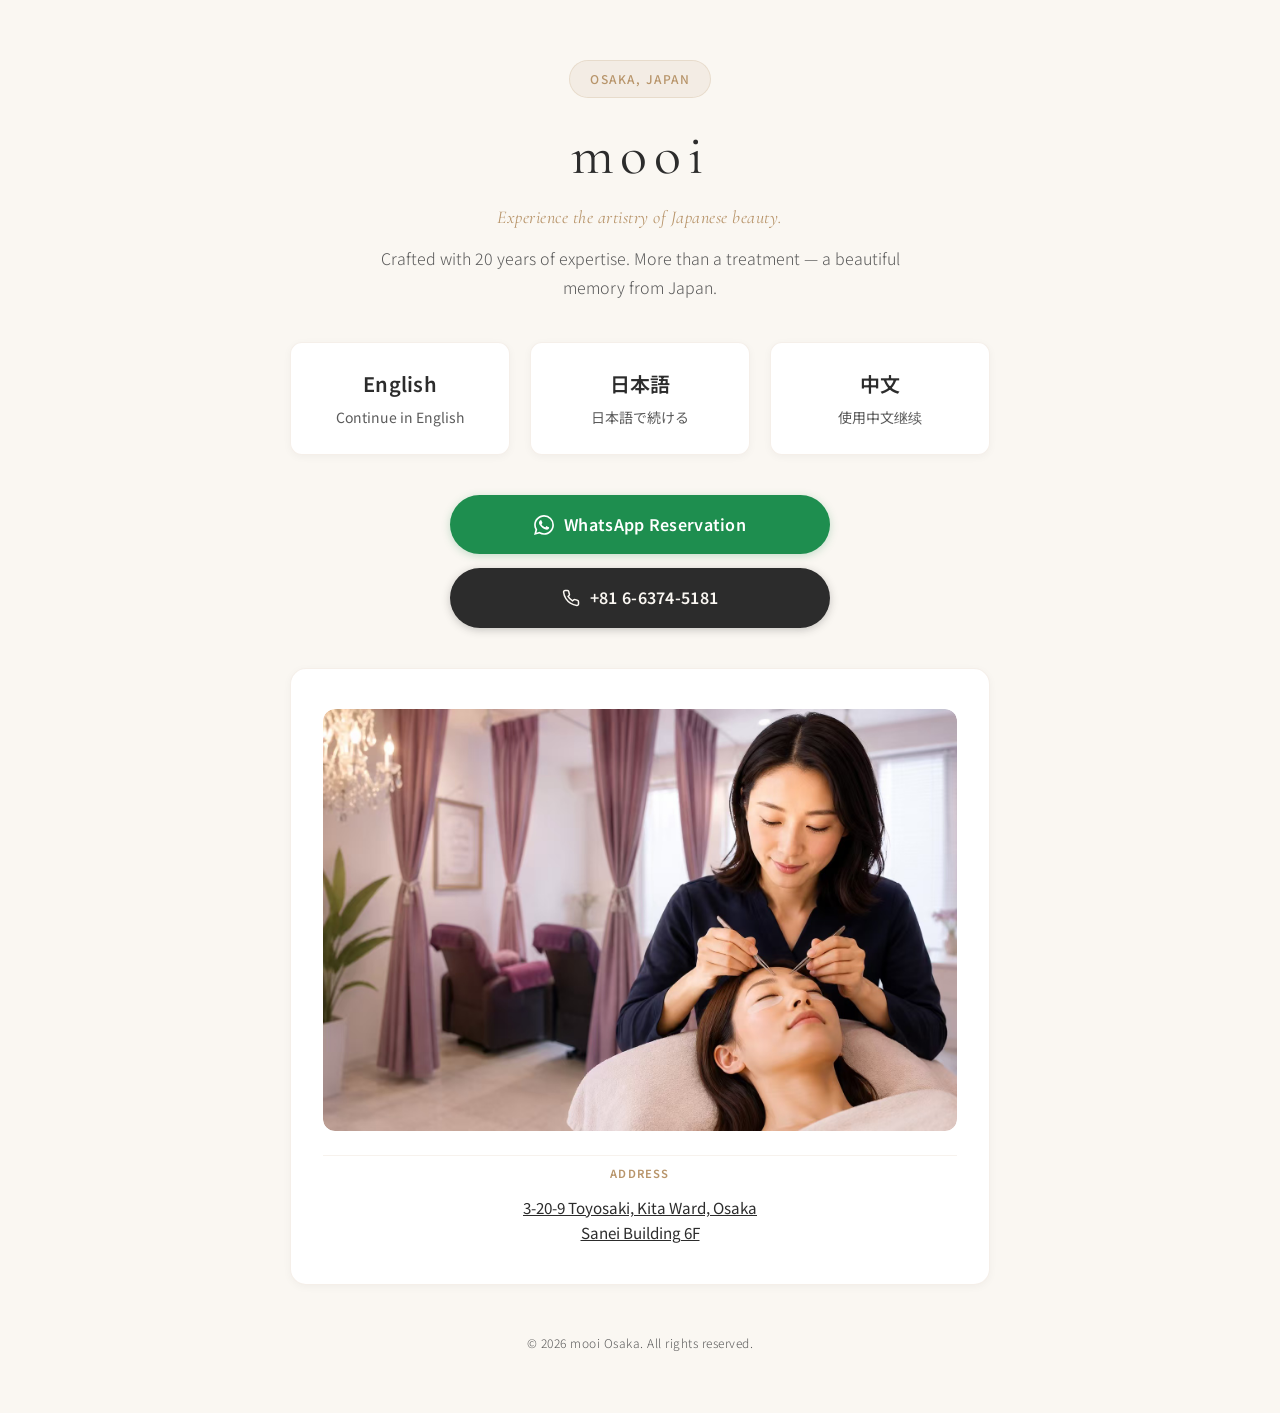
==== index.html @ fd9f48a7 "Add service pre-selection, multi-guest booking, and promo image - Booking page now supports per-gues" ====
<!DOCTYPE html>
<html lang="en">
<head>
  <meta charset="UTF-8">
  <meta name="viewport" content="width=device-width, initial-scale=1.0">
  <meta name="description" content="mooi — Japanese beauty salon in Osaka. Eyelash, facial, nail & foot care.">
  <title>mooi | Japanese Beauty Experience in Osaka</title>
  <link rel="preconnect" href="https://fonts.googleapis.com">
  <link rel="preconnect" href="https://fonts.gstatic.com" crossorigin>
  <link href="https://fonts.googleapis.com/css2?family=Cormorant+Garamond:ital,wght@0,400;0,500;0,600;1,400&family=Noto+Sans+JP:wght@300;400;500&family=Noto+Sans+SC:wght@300;400;500&family=Inter:wght@300;400;500;600&display=swap" rel="stylesheet">
  <link rel="stylesheet" href="styles.css">
</head>
<body>
  <main class="lang-landing">
    <div class="lang-landing-bg"></div>
    <div class="lang-landing-content">
      <!-- Brand Header -->
      <div class="lang-brand-header">
        <div class="lang-brand-badge">Osaka, Japan</div>
        <h1 class="lang-brand-name">mooi</h1>
        <p class="lang-brand-tagline">Experience the artistry of Japanese beauty.</p>
        <p class="lang-brand-sub">Crafted with 20 years of expertise. More than a treatment — a beautiful memory from Japan.</p>
      </div>

      <!-- Language Cards -->
      <div class="lang-cards">
        <a href="en/index.html" class="lang-card" aria-label="Choose English">
          <span class="lang-card-name">English</span>
          <span class="lang-card-desc">Continue in English</span>
        </a>
        <a href="jp/index.html" class="lang-card" aria-label="日本語を選択">
          <span class="lang-card-name">日本語</span>
          <span class="lang-card-desc">日本語で続ける</span>
        </a>
        <a href="cn/index.html" class="lang-card" aria-label="选择中文">
          <span class="lang-card-name">中文</span>
          <span class="lang-card-desc">使用中文继续</span>
        </a>
      </div>

      <!-- Buttons -->
      <div class="lang-buttons">
        <a href="booking.html" class="lang-btn-whatsapp">
          <svg class="lang-whatsapp-icon" viewBox="0 0 24 24" xmlns="http://www.w3.org/2000/svg">
            <path d="M17.472 14.382c-.297-.149-1.758-.867-2.03-.967-.273-.099-.471-.148-.67.15-.197.297-.767.966-.94 1.164-.173.199-.347.223-.644.075-.297-.15-1.255-.463-2.39-1.475-.884-.788-1.48-1.761-1.653-2.059-.173-.297-.018-.458.13-.606.134-.133.298-.347.446-.52.149-.174.198-.298.298-.497.099-.198.05-.371-.025-.52-.075-.149-.669-1.612-.916-2.207-.242-.579-.487-.5-.669-.51-.173-.008-.371-.01-.57-.01-.198 0-.52.074-.792.372-.272.297-1.04 1.016-1.04 2.479 0 1.462 1.065 2.875 1.213 3.074.149.198 2.096 3.2 5.077 4.487.709.306 1.262.489 1.694.625.712.227 1.36.195 1.871.118.571-.085 1.758-.719 2.006-1.413.248-.694.248-1.289.173-1.413-.074-.124-.272-.198-.57-.347m-5.421 7.403h-.004a9.87 9.87 0 01-5.031-1.378l-.361-.214-3.741.982.998-3.648-.235-.374a9.86 9.86 0 01-1.51-5.26c.001-5.45 4.436-9.884 9.888-9.884 2.64 0 5.122 1.03 6.988 2.898a9.825 9.825 0 012.893 6.994c-.003 5.45-4.437 9.884-9.885 9.884m8.413-18.297A11.815 11.815 0 0012.05 0C5.495 0 .16 5.335.157 11.892c0 2.096.547 4.142 1.588 5.945L.057 24l6.305-1.654a11.882 11.882 0 005.683 1.448h.005c6.554 0 11.89-5.335 11.893-11.893a11.821 11.821 0 00-3.48-8.413Z"/>
          </svg>
          <span>WhatsApp Reservation</span>
        </a>
        <a href="tel:+81663745181" class="lang-btn-phone">
          <svg class="lang-phone-icon" viewBox="0 0 24 24" fill="none" stroke="currentColor" stroke-width="2">
            <path d="M22 16.92v3a2 2 0 01-2.18 2 19.79 19.79 0 01-8.63-3.07 19.5 19.5 0 01-6-6 19.79 19.79 0 01-3.07-8.67A2 2 0 014.11 2h3a2 2 0 012 1.72c.127.96.361 1.903.7 2.81a2 2 0 01-.45 2.11L8.09 9.91a16 16 0 006 6l1.27-1.27a2 2 0 012.11-.45c.907.339 1.85.573 2.81.7A2 2 0 0122 16.92z"/>
          </svg>
          <span>+81 6-6374-5181</span>
        </a>
      </div>

      <!-- Store Info -->
      <div class="lang-store-info">
        <div class="lang-store-card">
          <div class="lang-store-image">
            <img src="assets/images/promo.jpg" alt="mooi beauty salon Osaka" loading="lazy">
          </div>
          <div class="lang-store-address">
            <span class="lang-store-label">Address</span>
            <span class="lang-store-text"><a href="https://maps.app.goo.gl/LRA9g748Cib7dJYz8" target="_blank" rel="noopener">3-20-9 Toyosaki, Kita Ward, Osaka<br>Sanei Building 6F</a></span>
          </div>
        </div>
      </div>

      <!-- Footer -->
      <div class="lang-footer">
        <p class="lang-footer-text">&copy; 2026 mooi Osaka. All rights reserved.</p>
      </div>
    </div>
  </main>
</body>
</html>
---- styles.css ----
/* ========================================
   mooi — Japanese Beauty Salon
   ======================================== */

:root {
  --cream: #faf7f2;
  --cream-dark: #f0ebe3;
  --blush: #e8d5d0;
  --blush-deep: #d4b8b0;
  --charcoal: #2c2c2c;
  --charcoal-light: #5a5a5a;
  --gold: #b8956b;
  --gold-light: #d4b896;
  --white: #ffffff;

  --font-display: "Cormorant Garamond", "Noto Sans JP", serif;
  --font-body: "Noto Sans JP", sans-serif;

  --space-xs: 0.5rem;
  --space-sm: 1rem;
  --space-md: 1.5rem;
  --space-lg: 2.5rem;
  --space-xl: 4rem;
  --space-2xl: 6rem;

  --radius: 2px;
  --transition: 0.3s ease;
  --header-h: 72px;
}

*,
*::before,
*::after {
  box-sizing: border-box;
  margin: 0;
  padding: 0;
}

html {
  scroll-behavior: smooth;
  scroll-padding-top: var(--header-h);
}

body {
  font-family: var(--font-body);
  font-weight: 300;
  font-size: 0.9375rem;
  line-height: 1.7;
  color: var(--charcoal);
  background: var(--cream);
  -webkit-font-smoothing: antialiased;
}

img {
  max-width: 100%;
  display: block;
}

a {
  color: inherit;
  text-decoration: none;
  transition: color var(--transition);
}

ul {
  list-style: none;
}

.container {
  width: min(1120px, 92vw);
  margin-inline: auto;
}

/* ---- Header ---- */

.header {
  position: fixed;
  top: 0;
  left: 0;
  right: 0;
  z-index: 100;
  height: var(--header-h);
  background: rgba(250, 247, 242, 0.92);
  backdrop-filter: blur(12px);
  border-bottom: 1px solid transparent;
  transition: border-color var(--transition), box-shadow var(--transition);
}

.header.scrolled {
  border-color: rgba(184, 149, 107, 0.15);
  box-shadow: 0 1px 20px rgba(44, 44, 44, 0.04);
}

.nav {
  display: flex;
  align-items: center;
  justify-content: space-between;
  height: 100%;
}

.logo {
  font-family: var(--font-display);
  font-size: 1.75rem;
  font-weight: 500;
  letter-spacing: 0.12em;
  color: var(--charcoal);
}

.nav-menu {
  display: flex;
  align-items: center;
  gap: 2rem;
}

.nav-links {
  display: flex;
  gap: 2rem;
}

.lang-switch {
  display: flex;
  align-items: center;
  gap: 0.5rem;
}

.lang-switch a {
  font-size: 0.6875rem;
  letter-spacing: 0.06em;
  color: var(--charcoal-light);
  padding: 0.25rem 0.5rem;
  border-radius: 1px;
  transition: all var(--transition);
}

.lang-switch a:hover {
  color: var(--gold);
}

.lang-switch a.active {
  color: var(--gold);
  background: rgba(184, 149, 107, 0.1);
}

html[lang="zh-CN"] {
  --font-body: "Noto Sans SC", "Noto Sans JP", sans-serif;
}

.nav-links a {
  font-size: 0.8125rem;
  letter-spacing: 0.08em;
  text-transform: uppercase;
  color: var(--charcoal-light);
  position: relative;
}

.nav-links a::after {
  content: "";
  position: absolute;
  bottom: -4px;
  left: 0;
  width: 0;
  height: 1px;
  background: var(--gold);
  transition: width var(--transition);
}

.nav-links a:hover {
  color: var(--charcoal);
}

.nav-links a:hover::after {
  width: 100%;
}

.nav-toggle {
  display: none;
  flex-direction: column;
  gap: 6px;
  background: none;
  border: none;
  cursor: pointer;
  padding: 4px;
}

.nav-toggle span {
  display: block;
  width: 24px;
  height: 1px;
  background: var(--charcoal);
  transition: transform var(--transition), opacity var(--transition);
}

.nav-toggle.active span:first-child {
  transform: translateY(3.5px) rotate(45deg);
}

.nav-toggle.active span:last-child {
  transform: translateY(-3.5px) rotate(-45deg);
}

/* ---- Hero Carousel ---- */

.hero {
  position: relative;
  min-height: 100vh;
  display: flex;
  align-items: center;
  justify-content: center;
  overflow: hidden;
}

.hero-carousel {
  position: absolute;
  inset: 0;
}

.hero-slide {
  position: absolute;
  inset: 0;
  background-size: cover;
  background-position: center;
  background-repeat: no-repeat;
  opacity: 0;
  transition: opacity 1.2s ease-in-out;
}

.hero-slide.active {
  opacity: 1;
}

.hero-slide::after {
  content: "";
  position: absolute;
  inset: 0;
  background:
    radial-gradient(ellipse at 70% 20%, rgba(232, 213, 208, 0.45) 0%, transparent 60%),
    radial-gradient(ellipse at 20% 80%, rgba(184, 149, 107, 0.1) 0%, transparent 50%),
    linear-gradient(180deg, rgba(250, 247, 242, 0.85) 0%, rgba(240, 235, 227, 0.75) 100%);
}

.hero-grid-overlay {
  position: absolute;
  inset: 0;
  z-index: 1;
  pointer-events: none;
  background-image:
    linear-gradient(rgba(184, 149, 107, 0.03) 1px, transparent 1px),
    linear-gradient(90deg, rgba(184, 149, 107, 0.03) 1px, transparent 1px);
  background-size: 60px 60px;
}

.hero-dots {
  position: absolute;
  bottom: 5rem;
  left: 50%;
  transform: translateX(-50%);
  display: flex;
  gap: 0.625rem;
  z-index: 2;
}

.hero-dot {
  width: 8px;
  height: 8px;
  border-radius: 50%;
  background: rgba(184, 149, 107, 0.35);
  border: none;
  cursor: pointer;
  transition: background 0.3s ease, transform 0.3s ease;
  padding: 0;
}

.hero-dot.active {
  background: var(--gold);
  transform: scale(1.3);
}

@keyframes heroZoom {
  0% { transform: scale(1); }
  100% { transform: scale(1.08); }
}

.hero-content {
  position: relative;
  text-align: center;
  padding: calc(var(--header-h) + var(--space-xl)) var(--space-sm) var(--space-xl);
}

.hero-tag {
  font-size: 0.75rem;
  letter-spacing: 0.25em;
  text-transform: uppercase;
  color: var(--gold);
  margin-bottom: var(--space-md);
}

.hero h1 {
  font-family: var(--font-display);
  font-size: clamp(2.5rem, 6vw, 4.25rem);
  font-weight: 400;
  line-height: 1.15;
  letter-spacing: 0.02em;
  margin-bottom: var(--space-md);
}

.hero-sub {
  font-size: clamp(0.875rem, 2vw, 1rem);
  color: var(--charcoal-light);
  max-width: 480px;
  margin: 0 auto var(--space-lg);
  line-height: 1.8;
}

.btn {
  display: inline-block;
  padding: 0.875rem 2.25rem;
  font-family: var(--font-body);
  font-size: 0.75rem;
  font-weight: 400;
  letter-spacing: 0.15em;
  text-transform: uppercase;
  border: 1px solid transparent;
  cursor: pointer;
  transition: all var(--transition);
}

.btn-primary {
  background: var(--charcoal);
  color: var(--cream);
  border-color: var(--charcoal);
}

.btn-primary:hover {
  background: transparent;
  color: var(--charcoal);
}

.btn-outline {
  background: transparent;
  color: var(--charcoal);
  border-color: var(--charcoal);
}

.btn-outline:hover {
  background: var(--charcoal);
  color: var(--cream);
}

.hero-scroll {
  position: absolute;
  bottom: 2rem;
  left: 50%;
  transform: translateX(-50%);
  display: flex;
  flex-direction: column;
  align-items: center;
  gap: 0.75rem;
}

.hero-scroll span {
  font-size: 0.625rem;
  letter-spacing: 0.2em;
  text-transform: uppercase;
  color: var(--charcoal-light);
}

.scroll-line {
  width: 1px;
  height: 40px;
  background: linear-gradient(to bottom, var(--gold), transparent);
  animation: scrollPulse 2s ease-in-out infinite;
}

@keyframes scrollPulse {
  0%, 100% { opacity: 0.3; transform: scaleY(0.6); }
  50% { opacity: 1; transform: scaleY(1); }
}

/* ---- Sections ---- */

.section {
  padding: var(--space-2xl) 0;
}

.section-alt {
  background: var(--cream-dark);
}

.section-label {
  font-size: 0.75rem;
  letter-spacing: 0.2em;
  text-transform: uppercase;
  color: var(--gold);
  margin-bottom: var(--space-sm);
}

.section-header {
  text-align: center;
  margin-bottom: var(--space-xl);
}

.section-header h2 {
  font-family: var(--font-display);
  font-size: clamp(2rem, 4vw, 2.75rem);
  font-weight: 400;
  letter-spacing: 0.02em;
}

.section-sub {
  margin-top: var(--space-sm);
  color: var(--charcoal-light);
  font-style: italic;
  font-family: var(--font-display);
  font-size: 1.125rem;
}

/* ---- Intro ---- */

.intro-grid {
  display: grid;
  grid-template-columns: 1fr 1fr;
  gap: var(--space-xl);
  align-items: center;
}

.intro-text h2 {
  font-family: var(--font-display);
  font-size: clamp(1.75rem, 3vw, 2.25rem);
  font-weight: 400;
  line-height: 1.3;
  margin-bottom: var(--space-md);
}

.intro-text p {
  color: var(--charcoal-light);
  margin-bottom: var(--space-sm);
}

.intro-jp {
  font-size: 0.875rem;
  color: var(--charcoal-light);
  opacity: 0.85;
  padding-left: var(--space-sm);
  border-left: 2px solid var(--blush);
}

.intro-features {
  display: flex;
  flex-direction: column;
  gap: var(--space-md);
}

.feature {
  display: flex;
  align-items: baseline;
  gap: var(--space-md);
  padding: var(--space-md) var(--space-lg);
  background: var(--white);
  border-left: 3px solid var(--gold);
}

.feature-num {
  font-family: var(--font-display);
  font-size: 2.5rem;
  font-weight: 400;
  color: var(--gold);
  line-height: 1;
}

.feature-label {
  font-size: 0.8125rem;
  letter-spacing: 0.06em;
  color: var(--charcoal-light);
}

.intro-promo-image {
  width: 100%;
  border-radius: 12px;
  overflow: hidden;
}

.intro-promo-image img {
  width: 100%;
  height: auto;
  display: block;
  border-radius: 12px;
  transition: transform 0.6s ease;
}

.intro-promo-image img:hover {
  transform: scale(1.02);
}

/* ---- Environment Carousel ---- */

.env-carousel-section {
  padding: var(--space-2xl) 0;
  background: var(--cream-dark);
}

.env-carousel {
  position: relative;
  overflow: hidden;
  border: 1px solid rgba(184, 149, 107, 0.12);
}

.env-carousel-track {
  display: flex;
  transition: transform 0.6s ease;
}

.env-carousel-slide {
  min-width: 100%;
  aspect-ratio: 16 / 9;
  max-height: 520px;
}

.env-carousel-slide img {
  width: 100%;
  height: 100%;
  object-fit: cover;
}

.env-carousel-nav {
  display: flex;
  align-items: center;
  justify-content: center;
  gap: 1rem;
  margin-top: 1.25rem;
}

.env-carousel-btn {
  width: 40px;
  height: 40px;
  border-radius: 50%;
  border: 1px solid rgba(184, 149, 107, 0.3);
  background: var(--white);
  color: var(--charcoal);
  font-size: 1rem;
  cursor: pointer;
  display: flex;
  align-items: center;
  justify-content: center;
  transition: all 0.3s ease;
}

.env-carousel-btn:hover {
  background: var(--gold);
  color: var(--white);
  border-color: var(--gold);
}

.env-dots {
  display: flex;
  gap: 0.5rem;
}

.env-dot {
  width: 8px;
  height: 8px;
  border-radius: 50%;
  background: rgba(184, 149, 107, 0.3);
  border: none;
  cursor: pointer;
  padding: 0;
  transition: background 0.3s ease, transform 0.3s ease;
}

.env-dot.active {
  background: var(--gold);
  transform: scale(1.3);
}

/* ---- Service Cards ---- */

.service-grid {
  display: grid;
  grid-template-columns: repeat(3, 1fr);
  gap: var(--space-md);
}

.service-grid-2 {
  grid-template-columns: repeat(2, 1fr);
  max-width: 760px;
  margin-inline: auto;
}

.service-card {
  position: relative;
  background: var(--white);
  padding: var(--space-lg);
  border: 1px solid rgba(184, 149, 107, 0.12);
  transition: transform var(--transition), box-shadow var(--transition);
}

.service-card:hover {
  transform: translateY(-4px);
  box-shadow: 0 12px 40px rgba(44, 44, 44, 0.06);
}

.service-card.featured {
  border-color: var(--gold);
  background: linear-gradient(135deg, var(--white) 0%, rgba(232, 213, 208, 0.15) 100%);
}

.badge {
  position: absolute;
  top: -0.625rem;
  left: var(--space-md);
  background: var(--gold);
  color: var(--white);
  font-size: 0.625rem;
  letter-spacing: 0.1em;
  text-transform: uppercase;
  padding: 0.25rem 0.75rem;
}

.service-card-header {
  margin-bottom: var(--space-sm);
  padding-bottom: var(--space-sm);
  border-bottom: 1px solid rgba(184, 149, 107, 0.15);
}

.service-card-header h3 {
  font-family: var(--font-display);
  font-size: 1.375rem;
  font-weight: 500;
  margin-bottom: 0.375rem;
}

.price {
  font-family: var(--font-display);
  font-size: 1.25rem;
  color: var(--gold);
  letter-spacing: 0.02em;
}

.price-sub {
  font-family: var(--font-display);
  font-size: 0.9375rem;
  color: var(--charcoal-light);
  margin-top: 0.125rem;
}

.price-group .price {
  margin-bottom: 0;
}

.service-desc {
  font-size: 0.875rem;
  color: var(--charcoal-light);
  margin-bottom: var(--space-md);
  line-height: 1.65;
}

.includes {
  display: flex;
  flex-direction: column;
  gap: 0.5rem;
}

.includes li {
  font-size: 0.8125rem;
  color: var(--charcoal-light);
  padding-left: 1.25rem;
  position: relative;
}

.includes li::before {
  content: "—";
  position: absolute;
  left: 0;
  color: var(--blush-deep);
}

.includes li.gift {
  color: var(--gold);
  font-weight: 400;
}

.includes li.gift::before {
  content: "★";
  color: var(--gold);
}

.includes-inline {
  flex-direction: row;
  flex-wrap: wrap;
  gap: 0.5rem 1.5rem;
}

.subsection {
  margin-top: var(--space-xl);
}

.subsection-title {
  font-family: var(--font-display);
  font-size: 1.5rem;
  font-weight: 400;
  text-align: center;
  margin-bottom: var(--space-md);
  color: var(--charcoal-light);
}

.service-card-wide {
  max-width: 640px;
  margin-inline: auto;
}

/* ---- Visit ---- */

.visit {
  background: var(--charcoal);
  color: var(--cream);
}

.visit .section-label {
  color: var(--gold-light);
}

.visit h2 {
  font-family: var(--font-display);
  font-size: clamp(1.75rem, 3vw, 2.25rem);
  font-weight: 400;
  margin-bottom: var(--space-lg);
}

.visit-grid {
  display: grid;
  grid-template-columns: 1fr 1fr;
  gap: var(--space-xl);
  align-items: start;
  min-width: 0;
}

.visit-grid > * {
  min-width: 0;
}

.visit-details {
  display: flex;
  flex-direction: column;
  gap: var(--space-lg);
  margin-bottom: var(--space-lg);
}

.visit-item h4 {
  font-size: 0.6875rem;
  letter-spacing: 0.15em;
  text-transform: uppercase;
  color: var(--gold-light);
  margin-bottom: 0.5rem;
}

.visit-item p {
  font-size: 0.9375rem;
  line-height: 1.7;
  color: rgba(250, 247, 242, 0.85);
}

.visit-en {
  font-size: 0.8125rem !important;
  opacity: 0.6;
  margin-top: 0.375rem;
}

.visit-item a {
  color: var(--cream);
  border-bottom: 1px solid rgba(250, 247, 242, 0.3);
}

.visit-item a:hover {
  color: var(--gold-light);
  border-color: var(--gold-light);
}

.visit .btn-outline {
  color: var(--cream);
  border-color: rgba(250, 247, 242, 0.4);
}

.visit .btn-outline:hover {
  background: var(--cream);
  color: var(--charcoal);
  border-color: var(--cream);
}

.visit-map {
  aspect-ratio: 4 / 3;
  min-height: 320px;
  max-width: 100%;
  overflow: hidden;
  background: rgba(250, 247, 242, 0.05);
  border: 1px solid rgba(250, 247, 242, 0.1);
}

.visit-map iframe {
  width: 100%;
  height: 100%;
  filter: grayscale(30%) contrast(1.05);
}

/* ---- Footer ---- */

.footer {
  padding: var(--space-lg) 0;
  background: #1a1a1a;
  text-align: center;
}

.footer-inner {
  display: flex;
  flex-direction: column;
  align-items: center;
  gap: var(--space-xs);
}

.footer .logo {
  color: var(--cream);
  font-size: 1.5rem;
}

.footer-tagline {
  font-family: var(--font-display);
  font-style: italic;
  font-size: 0.9375rem;
  color: rgba(250, 247, 242, 0.5);
}

.footer-copy {
  font-size: 0.75rem;
  color: rgba(250, 247, 242, 0.3);
  margin-top: var(--space-sm);
}

/* ---- Responsive ---- */

@media (max-width: 900px) {
  .service-grid {
    grid-template-columns: 1fr;
    max-width: 480px;
    margin-inline: auto;
  }

  .service-grid-2 {
    grid-template-columns: 1fr;
  }

  .intro-grid,
  .visit-grid {
    grid-template-columns: 1fr;
  }

  .visit-map {
    order: -1;
    min-height: 240px;
    max-width: 100%;
    width: 100%;
  }

  .visit-map iframe {
    width: 100%;
    height: 100%;
  }

  .env-carousel-slide {
    aspect-ratio: 4 / 3;
    max-height: 360px;
  }
}

@media (max-width: 640px) {
  :root {
    --space-2xl: 4rem;
  }

  .hero-scroll {
    display: none;
  }

  .hero-dots {
    bottom: 3.5rem;
  }

  .nav-toggle {
    display: flex;
  }

  .nav-menu {
    position: fixed;
    top: var(--header-h);
    left: 0;
    right: 0;
    flex-direction: column;
    background: rgba(250, 247, 242, 0.98);
    backdrop-filter: blur(12px);
    padding: var(--space-lg) 0;
    gap: var(--space-md);
    transform: translateY(-120%);
    opacity: 0;
    transition: transform var(--transition), opacity var(--transition);
    border-bottom: 1px solid rgba(184, 149, 107, 0.15);
  }

  .nav-menu.open {
    transform: translateY(0);
    opacity: 1;
  }

  .nav-links {
    flex-direction: column;
    align-items: center;
    gap: var(--space-md);
  }

  .intro-features {
    width: 100%;
  }

  .env-carousel-slide {
    aspect-ratio: 3 / 4;
    max-height: 320px;
  }

  .env-carousel-btn {
    width: 34px;
    height: 34px;
  }

  .whatsapp-btn {
    bottom: 6.5rem;
    right: 1rem;
    width: 46px;
    height: 46px;
  }

  .back-to-top {
    bottom: 1rem;
    right: 1rem;
    width: 38px;
    height: 38px;
  }

  .service-card {
    padding: var(--space-md);
  }
}

/* ---- Language Landing ---- */

.lang-landing {
  position: relative;
  min-height: 100vh;
  display: flex;
  align-items: center;
  justify-content: center;
  padding: 60px 20px;
  background: var(--cream);
}

.lang-landing-bg {
  position: absolute;
  inset: 0;
  background: url(assets/images/interior-salon-01.jpg) center/cover no-repeat;
  opacity: 0.04;
  z-index: 0;
}

.lang-landing-content {
  position: relative;
  z-index: 1;
  width: 100%;
  max-width: 900px;
  display: flex;
  flex-direction: column;
  align-items: center;
  gap: 2.5rem;
  animation: langFadeInUp 0.8s ease-out;
}

@keyframes langFadeInUp {
  from { opacity: 0; transform: translateY(20px); }
  to   { opacity: 1; transform: translateY(0); }
}

/* Brand Header */
.lang-brand-header {
  text-align: center;
  width: 100%;
  animation: langFadeInUp 0.8s ease-out 0.2s both;
}

.lang-brand-badge {
  display: inline-flex;
  align-items: center;
  background: rgba(184, 149, 107, 0.1);
  border: 1px solid rgba(184, 149, 107, 0.2);
  border-radius: 50px;
  padding: 8px 20px;
  margin-bottom: 1.5rem;
  font-size: 0.75rem;
  color: var(--gold);
  font-weight: 500;
  letter-spacing: 1.5px;
  text-transform: uppercase;
}

.lang-brand-name {
  font-family: var(--font-display);
  font-size: clamp(2.5rem, 6vw, 3.5rem);
  font-weight: 400;
  letter-spacing: 0.12em;
  color: var(--charcoal);
  margin-bottom: 0.75rem;
  line-height: 1.2;
}

.lang-brand-tagline {
  font-family: var(--font-display);
  font-style: italic;
  font-size: clamp(0.9375rem, 2vw, 1.125rem);
  font-weight: 400;
  color: var(--gold);
  letter-spacing: 0.5px;
  margin-bottom: 0.75rem;
}

.lang-brand-sub {
  font-size: clamp(0.875rem, 1.5vw, 1rem);
  font-weight: 300;
  color: var(--charcoal-light);
  line-height: 1.8;
  max-width: 520px;
  margin-left: auto;
  margin-right: auto;
}

/* Language Cards */
.lang-cards {
  display: grid;
  grid-template-columns: repeat(3, 1fr);
  gap: 1.25rem;
  width: 100%;
  max-width: 700px;
  animation: langFadeInUp 0.8s ease-out 0.4s both;
}

.lang-card {
  background: var(--white);
  border: 1px solid rgba(184, 149, 107, 0.15);
  border-radius: 12px;
  padding: 1.5rem;
  text-align: center;
  text-decoration: none;
  color: var(--charcoal);
  transition: all 0.3s ease;
  cursor: pointer;
  display: flex;
  flex-direction: column;
  align-items: center;
  justify-content: center;
  min-height: 110px;
  box-shadow: 0 2px 8px rgba(0,0,0,0.04);
}

.lang-card:hover {
  transform: translateY(-3px);
  border-color: var(--gold);
  box-shadow: 0 8px 24px rgba(0,0,0,0.08);
}

.lang-card:active {
  transform: translateY(-1px);
}

.lang-card-name {
  font-size: 1.25rem;
  font-weight: 600;
  letter-spacing: 0.3px;
  margin-bottom: 0.35rem;
  color: var(--charcoal);
}

.lang-card-desc {
  font-size: 0.875rem;
  font-weight: 400;
  color: var(--charcoal-light);
}

/* Buttons */
.lang-buttons {
  width: 100%;
  max-width: 700px;
  display: flex;
  flex-direction: column;
  align-items: center;
  gap: 0.875rem;
  animation: langFadeInUp 0.8s ease-out 0.6s both;
}

.lang-btn-whatsapp,
.lang-btn-phone {
  display: inline-flex;
  align-items: center;
  justify-content: center;
  gap: 10px;
  padding: 16px 36px;
  border-radius: 50px;
  text-decoration: none;
  font-size: 1rem;
  font-weight: 600;
  transition: all 0.3s ease;
  white-space: nowrap;
  letter-spacing: 0.3px;
  width: 100%;
  max-width: 380px;
}

.lang-btn-whatsapp {
  background: #1E8E4F;
  color: #fff;
  box-shadow: 0 2px 8px rgba(30,142,79,0.25);
}

.lang-btn-whatsapp:hover {
  transform: translateY(-2px);
  box-shadow: 0 4px 16px rgba(30,142,79,0.35);
  background: #20A05A;
}

.lang-whatsapp-icon {
  width: 20px;
  height: 20px;
  fill: currentColor;
  flex-shrink: 0;
}

.lang-btn-phone {
  background: var(--charcoal);
  color: var(--cream);
  box-shadow: 0 2px 8px rgba(44,44,44,0.25);
}

.lang-btn-phone:hover {
  transform: translateY(-2px);
  box-shadow: 0 4px 16px rgba(44,44,44,0.35);
  background: #3a3a3a;
}

.lang-phone-icon {
  width: 18px;
  height: 18px;
  flex-shrink: 0;
}

/* Store Info Card */
.lang-store-info {
  width: 100%;
  max-width: 700px;
  animation: langFadeInUp 0.8s ease-out 0.8s both;
}

.lang-store-card {
  background: var(--white);
  border: 1px solid rgba(184, 149, 107, 0.15);
  border-radius: 16px;
  padding: 2.5rem 2rem;
  box-shadow: 0 2px 8px rgba(0,0,0,0.04);
  transition: all 0.3s ease;
}

.lang-store-card:hover {
  transform: translateY(-2px);
  box-shadow: 0 8px 24px rgba(0,0,0,0.08);
  border-color: var(--gold);
}

.lang-store-image {
  width: 100%;
  border-radius: 12px;
  overflow: hidden;
  margin-bottom: 1.5rem;
}

.lang-store-image img {
  width: 100%;
  height: auto;
  display: block;
  border-radius: 12px;
  transition: transform 0.6s ease;
}

.lang-store-card:hover .lang-store-image img {
  transform: scale(1.02);
}

.lang-store-address {
  display: flex;
  flex-direction: column;
  gap: 0.5rem;
  text-align: center;
  padding-top: 0.5rem;
  border-top: 1px solid rgba(184, 149, 107, 0.12);
}

.lang-store-label {
  font-size: 0.7rem;
  font-weight: 600;
  color: var(--gold);
  letter-spacing: 1.2px;
  text-transform: uppercase;
  margin-bottom: 0.25rem;
}

.lang-store-text {
  font-size: 0.95rem;
  color: var(--charcoal);
  font-weight: 400;
  line-height: 1.6;
}

.lang-store-text a {
  color: var(--charcoal);
  text-decoration: underline;
  transition: color 0.3s;
}

.lang-store-text a:hover {
  color: var(--gold);
}

/* Footer */
.lang-footer {
  width: 100%;
  max-width: 700px;
  text-align: center;
  padding-top: 0.5rem;
  animation: langFadeInUp 0.8s ease-out 1s both;
}

.lang-footer-text {
  font-size: 0.75rem;
  color: var(--charcoal-light);
  font-weight: 300;
  letter-spacing: 0.5px;
}

/* ---- Booking Button (Service Cards) ---- */

.btn-booking {
  display: inline-flex;
  align-items: center;
  justify-content: center;
  gap: 8px;
  width: 100%;
  padding: 12px 20px;
  margin-top: var(--space-md);
  background: #1E8E4F;
  color: #fff;
  border: none;
  border-radius: 50px;
  font-family: var(--font-body);
  font-size: 0.8125rem;
  font-weight: 500;
  letter-spacing: 0.05em;
  cursor: pointer;
  text-decoration: none;
  transition: all 0.3s ease;
  box-shadow: 0 2px 8px rgba(30,142,79,0.2);
}

.btn-booking:hover {
  background: #20A05A;
  transform: translateY(-2px);
  box-shadow: 0 4px 16px rgba(30,142,79,0.3);
}

.btn-booking svg {
  width: 18px;
  height: 18px;
  fill: currentColor;
  flex-shrink: 0;
}

/* ---- Language Landing Responsive ---- */

@media (max-width: 768px) {
  .lang-landing {
    padding: 50px 20px;
  }

  .lang-landing-content {
    gap: 2rem;
  }

  .lang-cards {
    grid-template-columns: 1fr;
    gap: 1rem;
    max-width: 380px;
  }

  .lang-card {
    padding: 1.25rem 1.5rem;
    min-height: 100px;
  }

  .lang-store-card {
    padding: 2rem 1.5rem;
  }

  .lang-btn-whatsapp,
  .lang-btn-phone {
    max-width: 100%;
  }
}

@media (max-width: 568px) {
  .lang-landing {
    padding: 40px 15px;
  }

  .lang-landing-content {
    gap: 1.75rem;
  }

  .lang-brand-badge {
    font-size: 0.7rem;
    padding: 6px 16px;
  }

  .lang-brand-sub {
    font-size: 0.9rem;
    padding: 0 10px;
  }

  .lang-card {
    padding: 1.15rem 1.2rem;
    min-height: 90px;
  }

  .lang-card-name {
    font-size: 1.15rem;
  }

  .lang-card-desc {
    font-size: 0.8rem;
  }

  .lang-store-card {
    padding: 1.75rem 1.25rem;
  }

  .lang-store-text {
    font-size: 0.9rem;
  }

  .lang-btn-whatsapp,
  .lang-btn-phone {
    padding: 14px 28px;
    font-size: 0.95rem;
  }
}

/* Touch device optimization */
@media (hover: none) and (pointer: coarse) {
  .lang-card:hover {
    transform: none;
  }

  .lang-card:active {
    transform: scale(0.98);
    border-color: var(--gold);
  }

  .lang-btn-whatsapp:hover,
  .lang-btn-phone:hover {
    transform: none;
  }

  .lang-btn-whatsapp:active,
  .lang-btn-phone:active {
    transform: scale(0.97);
  }
}

/* ---- WhatsApp Button ---- */

.whatsapp-btn {
  position: fixed;
  bottom: 5.5rem;
  right: 2rem;
  z-index: 99;
  width: 52px;
  height: 52px;
  border-radius: 50%;
  background: #25D366;
  color: #fff;
  border: none;
  cursor: pointer;
  display: flex;
  align-items: center;
  justify-content: center;
  box-shadow: 0 4px 16px rgba(37, 211, 102, 0.35);
  transition: transform 0.3s ease, box-shadow 0.3s ease;
  text-decoration: none;
}

.whatsapp-btn:hover {
  transform: scale(1.1);
  box-shadow: 0 6px 24px rgba(37, 211, 102, 0.5);
}

.whatsapp-btn svg {
  width: 26px;
  height: 26px;
  fill: currentColor;
}

/* ---- Back to Top ---- */

.back-to-top {
  position: fixed;
  bottom: 2rem;
  right: 2rem;
  z-index: 99;
  width: 44px;
  height: 44px;
  border-radius: 50%;
  background: var(--charcoal);
  color: var(--cream);
  border: 1px solid rgba(250, 247, 242, 0.2);
  font-size: 1.125rem;
  cursor: pointer;
  display: flex;
  align-items: center;
  justify-content: center;
  opacity: 0;
  transform: translateY(12px);
  transition: opacity 0.3s ease, transform 0.3s ease, background 0.3s ease;
  pointer-events: none;
}

.back-to-top.visible {
  opacity: 1;
  transform: translateY(0);
  pointer-events: auto;
}

.back-to-top:hover {
  background: var(--gold);
  border-color: var(--gold);
}
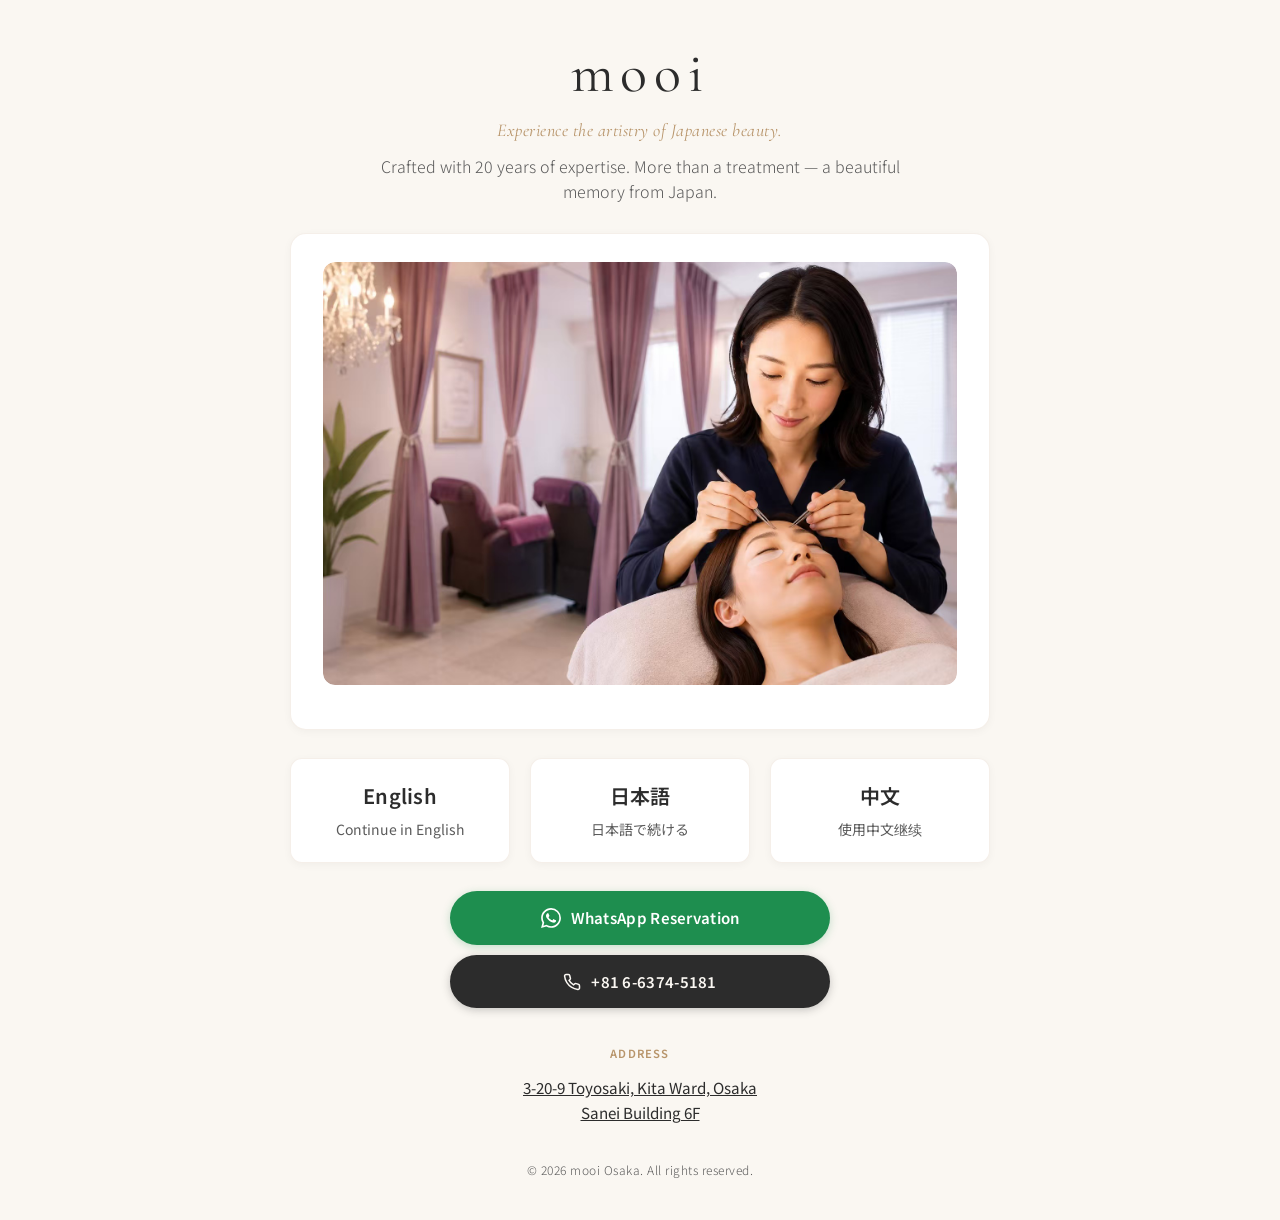
==== commit 419557c4: "Remove Osaka badge from landing page, make layout more compact - Remove "Osaka, Japan" badge from br" ====
--- a/index.html
+++ b/index.html
@@ -16,10 +16,18 @@
     <div class="lang-landing-content">
       <!-- Brand Header -->
       <div class="lang-brand-header">
-        <div class="lang-brand-badge">Osaka, Japan</div>
         <h1 class="lang-brand-name">mooi</h1>
         <p class="lang-brand-tagline">Experience the artistry of Japanese beauty.</p>
         <p class="lang-brand-sub">Crafted with 20 years of expertise. More than a treatment — a beautiful memory from Japan.</p>
+      </div>
+
+      <!-- Store Info (promo image above language cards) -->
+      <div class="lang-store-info">
+        <div class="lang-store-card">
+          <div class="lang-store-image">
+            <img src="assets/images/promo.jpg" alt="mooi beauty salon Osaka" loading="lazy">
+          </div>
+        </div>
       </div>
 
       <!-- Language Cards -->
@@ -54,17 +62,10 @@
         </a>
       </div>
 
-      <!-- Store Info -->
-      <div class="lang-store-info">
-        <div class="lang-store-card">
-          <div class="lang-store-image">
-            <img src="assets/images/promo.jpg" alt="mooi beauty salon Osaka" loading="lazy">
-          </div>
-          <div class="lang-store-address">
-            <span class="lang-store-label">Address</span>
-            <span class="lang-store-text"><a href="https://maps.app.goo.gl/LRA9g748Cib7dJYz8" target="_blank" rel="noopener">3-20-9 Toyosaki, Kita Ward, Osaka<br>Sanei Building 6F</a></span>
-          </div>
-        </div>
+      <!-- Address -->
+      <div class="lang-store-addr-section">
+        <span class="lang-store-label">Address</span>
+        <span class="lang-store-text"><a href="https://maps.app.goo.gl/2wzqg8pJHD53etgF6" target="_blank" rel="noopener">3-20-9 Toyosaki, Kita Ward, Osaka<br>Sanei Building 6F</a></span>
       </div>
 
       <!-- Footer -->
--- a/styles.css
+++ b/styles.css
@@ -344,6 +344,37 @@
 .btn-outline:hover {
   background: var(--charcoal);
   color: var(--cream);
+}
+
+/* Hero quick nav pills */
+.hero-quick-nav {
+  display: flex;
+  flex-wrap: nowrap;
+  justify-content: center;
+  gap: 0.35rem;
+  margin-top: var(--space-lg);
+}
+
+.hero-nav-pill {
+  display: inline-block;
+  padding: 0.4rem 0.75rem;
+  font-family: var(--font-body);
+  font-size: 0.7rem;
+  font-weight: 400;
+  letter-spacing: 0.04em;
+  color: var(--charcoal);
+  background: transparent;
+  border: 1px solid rgba(0,0,0,0.12);
+  border-radius: 999px;
+  text-decoration: none;
+  transition: all var(--transition);
+  white-space: nowrap;
+}
+
+.hero-nav-pill:hover {
+  background: var(--charcoal);
+  color: var(--cream);
+  border-color: var(--charcoal);
 }
 
 .hero-scroll {
@@ -913,6 +944,20 @@
     gap: var(--space-md);
   }
 
+  .nav-menu .lang-switch {
+    flex-direction: row;
+    justify-content: center;
+    gap: 0.5rem;
+    padding-top: var(--space-sm);
+    border-top: 1px solid rgba(184,149,107,0.1);
+    margin-top: 0.25rem;
+  }
+
+  .nav-menu .lang-switch a {
+    font-size: 0.75rem;
+    padding: 0.35rem 0.6rem;
+  }
+
   .intro-features {
     width: 100%;
   }
@@ -954,7 +999,7 @@
   display: flex;
   align-items: center;
   justify-content: center;
-  padding: 60px 20px;
+  padding: 40px 20px;
   background: var(--cream);
 }
 
@@ -974,7 +1019,7 @@
   display: flex;
   flex-direction: column;
   align-items: center;
-  gap: 2.5rem;
+  gap: 1.75rem;
   animation: langFadeInUp 0.8s ease-out;
 }
 
@@ -1011,7 +1056,7 @@
   font-weight: 400;
   letter-spacing: 0.12em;
   color: var(--charcoal);
-  margin-bottom: 0.75rem;
+  margin-bottom: 0.5rem;
   line-height: 1.2;
 }
 
@@ -1022,14 +1067,14 @@
   font-weight: 400;
   color: var(--gold);
   letter-spacing: 0.5px;
-  margin-bottom: 0.75rem;
+  margin-bottom: 0.5rem;
 }
 
 .lang-brand-sub {
   font-size: clamp(0.875rem, 1.5vw, 1rem);
   font-weight: 300;
   color: var(--charcoal-light);
-  line-height: 1.8;
+  line-height: 1.6;
   max-width: 520px;
   margin-left: auto;
   margin-right: auto;
@@ -1049,7 +1094,7 @@
   background: var(--white);
   border: 1px solid rgba(184, 149, 107, 0.15);
   border-radius: 12px;
-  padding: 1.5rem;
+  padding: 1.25rem;
   text-align: center;
   text-decoration: none;
   color: var(--charcoal);
@@ -1059,7 +1104,7 @@
   flex-direction: column;
   align-items: center;
   justify-content: center;
-  min-height: 110px;
+  min-height: 95px;
   box-shadow: 0 2px 8px rgba(0,0,0,0.04);
 }
 
@@ -1094,7 +1139,7 @@
   display: flex;
   flex-direction: column;
   align-items: center;
-  gap: 0.875rem;
+  gap: 0.65rem;
   animation: langFadeInUp 0.8s ease-out 0.6s both;
 }
 
@@ -1104,10 +1149,10 @@
   align-items: center;
   justify-content: center;
   gap: 10px;
-  padding: 16px 36px;
+  padding: 14px 32px;
   border-radius: 50px;
   text-decoration: none;
-  font-size: 1rem;
+  font-size: 0.9375rem;
   font-weight: 600;
   transition: all 0.3s ease;
   white-space: nowrap;
@@ -1164,7 +1209,7 @@
   background: var(--white);
   border: 1px solid rgba(184, 149, 107, 0.15);
   border-radius: 16px;
-  padding: 2.5rem 2rem;
+  padding: 1.75rem 2rem;
   box-shadow: 0 2px 8px rgba(0,0,0,0.04);
   transition: all 0.3s ease;
 }
@@ -1179,7 +1224,7 @@
   width: 100%;
   border-radius: 12px;
   overflow: hidden;
-  margin-bottom: 1.5rem;
+  margin-bottom: 1rem;
 }
 
 .lang-store-image img {
@@ -1194,13 +1239,13 @@
   transform: scale(1.02);
 }
 
-.lang-store-address {
+.lang-store-addr-section {
   display: flex;
   flex-direction: column;
   gap: 0.5rem;
   text-align: center;
   padding-top: 0.5rem;
-  border-top: 1px solid rgba(184, 149, 107, 0.12);
+  animation: langFadeInUp 0.8s ease-out 1s both;
 }
 
 .lang-store-label {
@@ -1286,11 +1331,11 @@
 
 @media (max-width: 768px) {
   .lang-landing {
-    padding: 50px 20px;
+    padding: 36px 20px;
   }
 
   .lang-landing-content {
-    gap: 2rem;
+    gap: 1.5rem;
   }
 
   .lang-cards {
@@ -1300,12 +1345,12 @@
   }
 
   .lang-card {
-    padding: 1.25rem 1.5rem;
-    min-height: 100px;
+    padding: 1.15rem 1.5rem;
+    min-height: 85px;
   }
 
   .lang-store-card {
-    padding: 2rem 1.5rem;
+    padding: 1.5rem 1.5rem;
   }
 
   .lang-btn-whatsapp,
@@ -1316,30 +1361,25 @@
 
 @media (max-width: 568px) {
   .lang-landing {
-    padding: 40px 15px;
+    padding: 32px 15px;
   }
 
   .lang-landing-content {
-    gap: 1.75rem;
-  }
-
-  .lang-brand-badge {
-    font-size: 0.7rem;
-    padding: 6px 16px;
+    gap: 1.25rem;
   }
 
   .lang-brand-sub {
-    font-size: 0.9rem;
+    font-size: 0.85rem;
     padding: 0 10px;
   }
 
   .lang-card {
-    padding: 1.15rem 1.2rem;
-    min-height: 90px;
+    padding: 1rem 1.2rem;
+    min-height: 80px;
   }
 
   .lang-card-name {
-    font-size: 1.15rem;
+    font-size: 1.1rem;
   }
 
   .lang-card-desc {
@@ -1347,7 +1387,7 @@
   }
 
   .lang-store-card {
-    padding: 1.75rem 1.25rem;
+    padding: 1.25rem 1.25rem;
   }
 
   .lang-store-text {
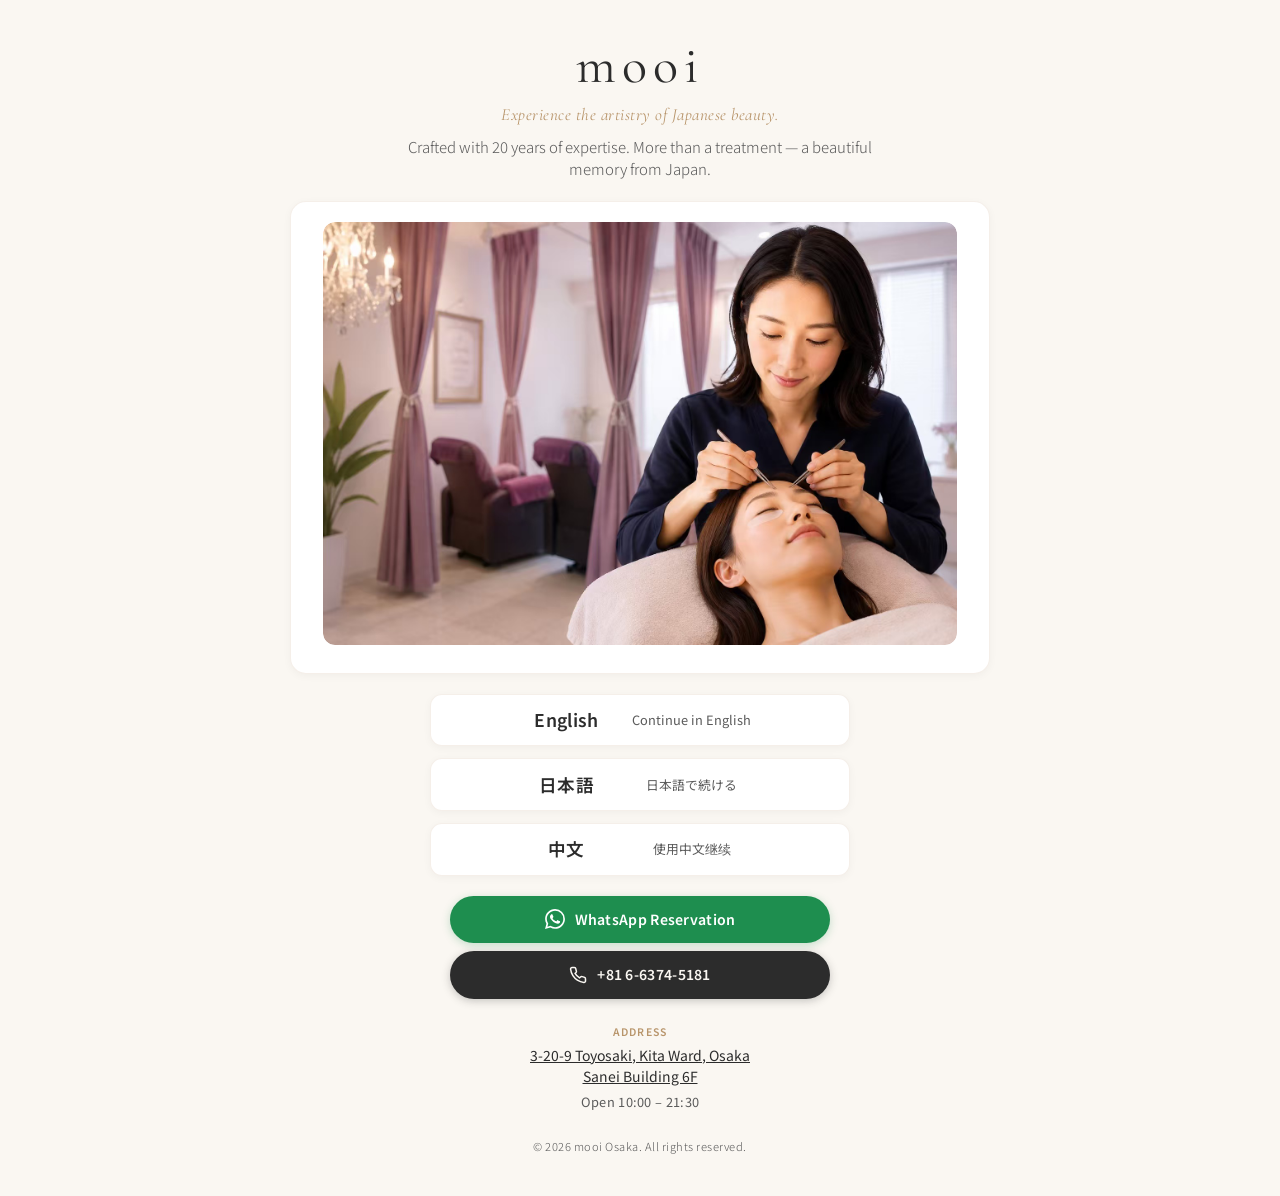
==== commit 59ee8190: "Add business hours (10:00-21:30) to landing page footer address section Co-Authored-By: Claude Opus " ====
--- a/index.html
+++ b/index.html
@@ -66,6 +66,7 @@
       <div class="lang-store-addr-section">
         <span class="lang-store-label">Address</span>
         <span class="lang-store-text"><a href="https://maps.app.goo.gl/2wzqg8pJHD53etgF6" target="_blank" rel="noopener">3-20-9 Toyosaki, Kita Ward, Osaka<br>Sanei Building 6F</a></span>
+        <span class="lang-store-hours">Open 10:00 &ndash; 21:30</span>
       </div>
 
       <!-- Footer -->
--- a/styles.css
+++ b/styles.css
@@ -997,9 +997,9 @@
   position: relative;
   min-height: 100vh;
   display: flex;
-  align-items: center;
+  align-items: flex-start;
   justify-content: center;
-  padding: 40px 20px;
+  padding: 36px 20px 40px;
   background: var(--cream);
 }
 
@@ -1019,7 +1019,7 @@
   display: flex;
   flex-direction: column;
   align-items: center;
-  gap: 1.75rem;
+  gap: 1.25rem;
   animation: langFadeInUp 0.8s ease-out;
 }
 
@@ -1052,29 +1052,29 @@
 
 .lang-brand-name {
   font-family: var(--font-display);
-  font-size: clamp(2.5rem, 6vw, 3.5rem);
+  font-size: clamp(2.25rem, 5.5vw, 3.25rem);
   font-weight: 400;
   letter-spacing: 0.12em;
   color: var(--charcoal);
-  margin-bottom: 0.5rem;
-  line-height: 1.2;
+  margin-bottom: 0.35rem;
+  line-height: 1.15;
 }
 
 .lang-brand-tagline {
   font-family: var(--font-display);
   font-style: italic;
-  font-size: clamp(0.9375rem, 2vw, 1.125rem);
+  font-size: clamp(0.875rem, 2vw, 1.0625rem);
   font-weight: 400;
   color: var(--gold);
   letter-spacing: 0.5px;
-  margin-bottom: 0.5rem;
+  margin-bottom: 0.35rem;
 }
 
 .lang-brand-sub {
-  font-size: clamp(0.875rem, 1.5vw, 1rem);
+  font-size: clamp(0.8125rem, 1.5vw, 0.9375rem);
   font-weight: 300;
   color: var(--charcoal-light);
-  line-height: 1.6;
+  line-height: 1.5;
   max-width: 520px;
   margin-left: auto;
   margin-right: auto;
@@ -1083,10 +1083,10 @@
 /* Language Cards */
 .lang-cards {
   display: grid;
-  grid-template-columns: repeat(3, 1fr);
-  gap: 1.25rem;
+  grid-template-columns: 1fr;
+  gap: 0.75rem;
   width: 100%;
-  max-width: 700px;
+  max-width: 420px;
   animation: langFadeInUp 0.8s ease-out 0.4s both;
 }
 
@@ -1094,17 +1094,16 @@
   background: var(--white);
   border: 1px solid rgba(184, 149, 107, 0.15);
   border-radius: 12px;
-  padding: 1.25rem;
-  text-align: center;
+  padding: 0.65rem 1rem;
   text-decoration: none;
   color: var(--charcoal);
   transition: all 0.3s ease;
   cursor: pointer;
   display: flex;
-  flex-direction: column;
+  flex-direction: row;
   align-items: center;
   justify-content: center;
-  min-height: 95px;
+  gap: 0.4rem;
   box-shadow: 0 2px 8px rgba(0,0,0,0.04);
 }
 
@@ -1119,17 +1118,22 @@
 }
 
 .lang-card-name {
-  font-size: 1.25rem;
+  font-size: 1.1rem;
   font-weight: 600;
   letter-spacing: 0.3px;
-  margin-bottom: 0.35rem;
   color: var(--charcoal);
+  width: 5.5em;
+  flex-shrink: 0;
+  text-align: center;
 }
 
 .lang-card-desc {
-  font-size: 0.875rem;
+  font-size: 0.8rem;
   font-weight: 400;
   color: var(--charcoal-light);
+  width: 11em;
+  flex-shrink: 0;
+  text-align: center;
 }
 
 /* Buttons */
@@ -1139,7 +1143,7 @@
   display: flex;
   flex-direction: column;
   align-items: center;
-  gap: 0.65rem;
+  gap: 0.5rem;
   animation: langFadeInUp 0.8s ease-out 0.6s both;
 }
 
@@ -1149,10 +1153,10 @@
   align-items: center;
   justify-content: center;
   gap: 10px;
-  padding: 14px 32px;
+  padding: 12px 32px;
   border-radius: 50px;
   text-decoration: none;
-  font-size: 0.9375rem;
+  font-size: 0.875rem;
   font-weight: 600;
   transition: all 0.3s ease;
   white-space: nowrap;
@@ -1209,7 +1213,7 @@
   background: var(--white);
   border: 1px solid rgba(184, 149, 107, 0.15);
   border-radius: 16px;
-  padding: 1.75rem 2rem;
+  padding: 1.25rem 2rem;
   box-shadow: 0 2px 8px rgba(0,0,0,0.04);
   transition: all 0.3s ease;
 }
@@ -1224,7 +1228,7 @@
   width: 100%;
   border-radius: 12px;
   overflow: hidden;
-  margin-bottom: 1rem;
+  margin-bottom: 0.5rem;
 }
 
 .lang-store-image img {
@@ -1242,26 +1246,33 @@
 .lang-store-addr-section {
   display: flex;
   flex-direction: column;
-  gap: 0.5rem;
+  gap: 0.25rem;
   text-align: center;
-  padding-top: 0.5rem;
+  padding-top: 0.25rem;
   animation: langFadeInUp 0.8s ease-out 1s both;
 }
 
 .lang-store-label {
-  font-size: 0.7rem;
+  font-size: 0.65rem;
   font-weight: 600;
   color: var(--gold);
   letter-spacing: 1.2px;
   text-transform: uppercase;
-  margin-bottom: 0.25rem;
+  margin-bottom: 0;
 }
 
 .lang-store-text {
-  font-size: 0.95rem;
+  font-size: 0.875rem;
   color: var(--charcoal);
   font-weight: 400;
-  line-height: 1.6;
+  line-height: 1.5;
+}
+
+.lang-store-hours {
+  font-size: 0.8rem;
+  color: var(--charcoal-light);
+  font-weight: 400;
+  letter-spacing: 0.3px;
 }
 
 .lang-store-text a {
@@ -1279,12 +1290,12 @@
   width: 100%;
   max-width: 700px;
   text-align: center;
-  padding-top: 0.5rem;
+  padding-top: 0.25rem;
   animation: langFadeInUp 0.8s ease-out 1s both;
 }
 
 .lang-footer-text {
-  font-size: 0.75rem;
+  font-size: 0.7rem;
   color: var(--charcoal-light);
   font-weight: 300;
   letter-spacing: 0.5px;
@@ -1331,26 +1342,25 @@
 
 @media (max-width: 768px) {
   .lang-landing {
-    padding: 36px 20px;
+    padding: 28px 20px 36px;
   }
 
   .lang-landing-content {
-    gap: 1.5rem;
+    gap: 1rem;
   }
 
   .lang-cards {
     grid-template-columns: 1fr;
-    gap: 1rem;
+    gap: 0.75rem;
     max-width: 380px;
   }
 
   .lang-card {
-    padding: 1.15rem 1.5rem;
-    min-height: 85px;
+    padding: 0.6rem 1rem;
   }
 
   .lang-store-card {
-    padding: 1.5rem 1.5rem;
+    padding: 1rem 1.25rem;
   }
 
   .lang-btn-whatsapp,
@@ -1361,37 +1371,42 @@
 
 @media (max-width: 568px) {
   .lang-landing {
-    padding: 32px 15px;
+    padding: 20px 15px 32px;
   }
 
   .lang-landing-content {
-    gap: 1.25rem;
+    gap: 0.75rem;
   }
 
   .lang-brand-sub {
-    font-size: 0.85rem;
+    font-size: 0.75rem;
     padding: 0 10px;
   }
 
   .lang-card {
-    padding: 1rem 1.2rem;
-    min-height: 80px;
+    padding: 0.6rem 1rem;
   }
 
   .lang-card-name {
-    font-size: 1.1rem;
+    font-size: 0.95rem;
+    width: 5em;
   }
 
   .lang-card-desc {
+    font-size: 0.7rem;
+    width: 9em;
+  }
+
+  .lang-store-card {
+    padding: 1rem 1rem;
+  }
+
+  .lang-store-text {
     font-size: 0.8rem;
   }
 
-  .lang-store-card {
-    padding: 1.25rem 1.25rem;
-  }
-
-  .lang-store-text {
-    font-size: 0.9rem;
+  .lang-store-hours {
+    font-size: 0.7rem;
   }
 
   .lang-btn-whatsapp,
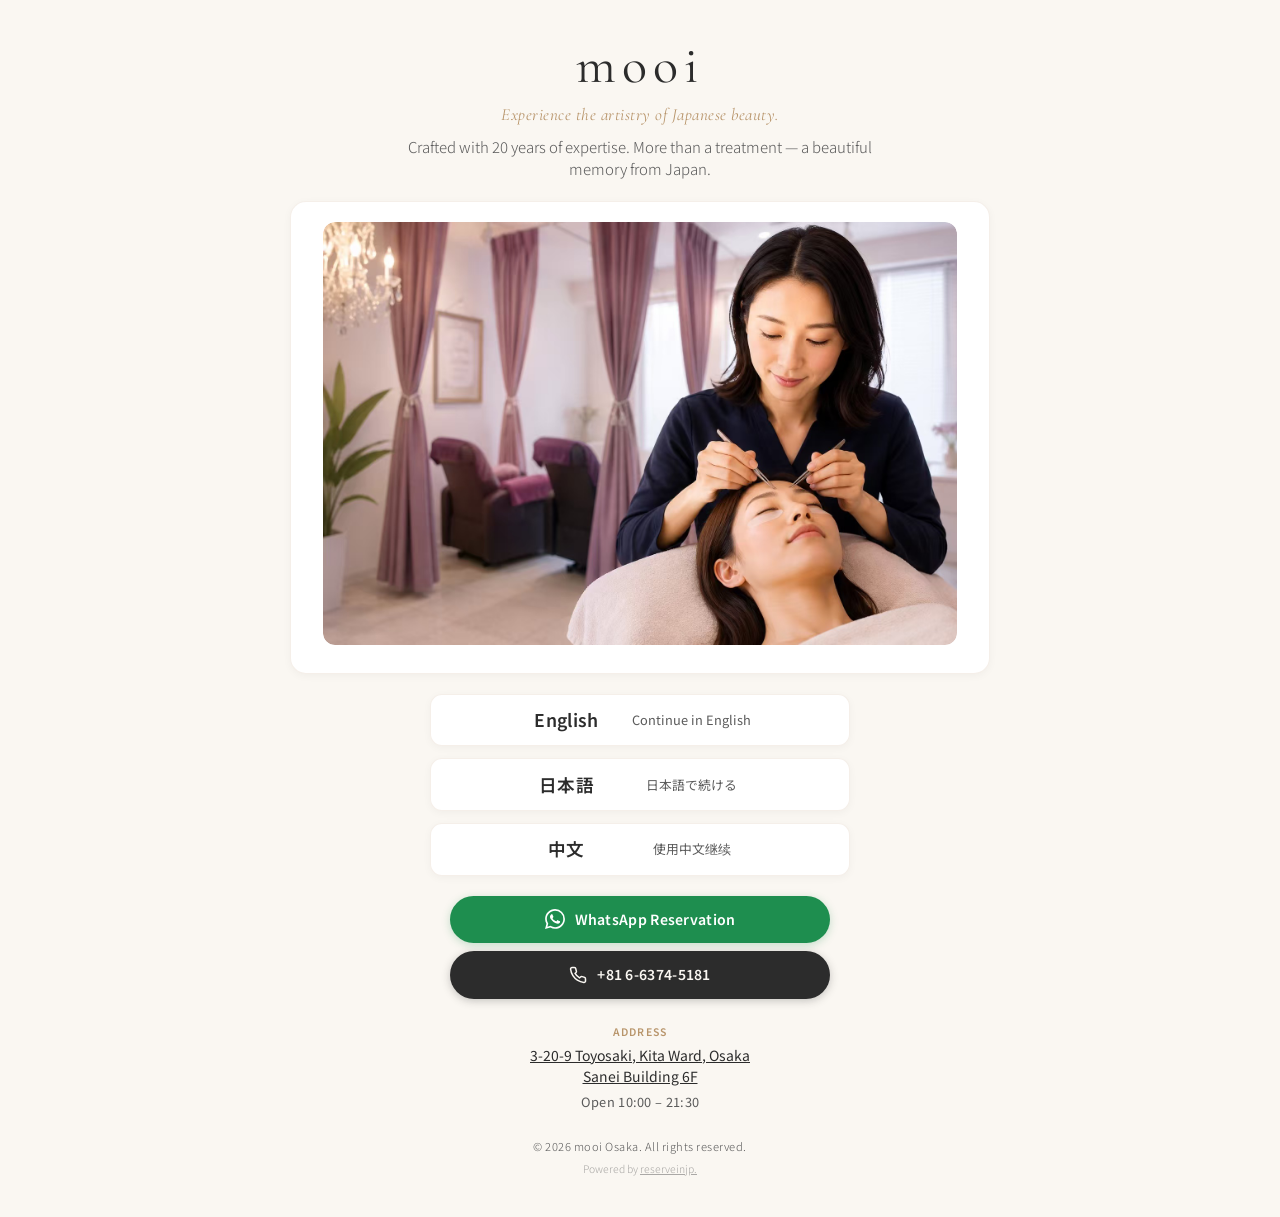
==== commit 7fa389d0: "Add "Powered by reserveinjp." footer line, prevent lang card desc wrapping Co-Authored-By: Claude Op" ====
--- a/index.html
+++ b/index.html
@@ -72,6 +72,7 @@
       <!-- Footer -->
       <div class="lang-footer">
         <p class="lang-footer-text">&copy; 2026 mooi Osaka. All rights reserved.</p>
+        <p class="lang-footer-powered">Powered by <a href="https://reserveinjp.com/" target="_blank" rel="noopener">reserveinjp.</a></p>
       </div>
     </div>
   </main>
--- a/styles.css
+++ b/styles.css
@@ -142,7 +142,12 @@
 }
 
 html[lang="zh-CN"] {
-  --font-body: "Noto Sans SC", "Noto Sans JP", sans-serif;
+  --font-body: "SimHei", "Noto Sans SC", "Noto Sans JP", sans-serif;
+  --font-display: "Cormorant Garamond", "SimHei", "Noto Sans SC", serif;
+}
+
+html[lang="zh-CN"] .logo {
+  font-family: "Cormorant Garamond", "Noto Sans JP", serif;
 }
 
 .nav-links a {
@@ -864,6 +869,22 @@
   margin-top: var(--space-sm);
 }
 
+.footer-powered {
+  font-size: 0.7rem;
+  color: rgba(250, 247, 242, 0.2);
+  margin-top: 0.25rem;
+}
+
+.footer-powered a {
+  color: rgba(250, 247, 242, 0.35);
+  text-decoration: underline;
+  transition: color 0.3s;
+}
+
+.footer-powered a:hover {
+  color: rgba(250, 247, 242, 0.6);
+}
+
 /* ---- Responsive ---- */
 
 @media (max-width: 900px) {
@@ -1133,6 +1154,7 @@
   color: var(--charcoal-light);
   width: 11em;
   flex-shrink: 0;
+  white-space: nowrap;
   text-align: center;
 }
 
@@ -1299,6 +1321,23 @@
   color: var(--charcoal-light);
   font-weight: 300;
   letter-spacing: 0.5px;
+}
+
+.lang-footer-powered {
+  font-size: 0.65rem;
+  color: var(--charcoal-light);
+  opacity: 0.5;
+  margin-top: 0.25rem;
+}
+
+.lang-footer-powered a {
+  color: var(--charcoal-light);
+  text-decoration: underline;
+  transition: color 0.3s;
+}
+
+.lang-footer-powered a:hover {
+  color: var(--gold);
 }
 
 /* ---- Booking Button (Service Cards) ---- */
